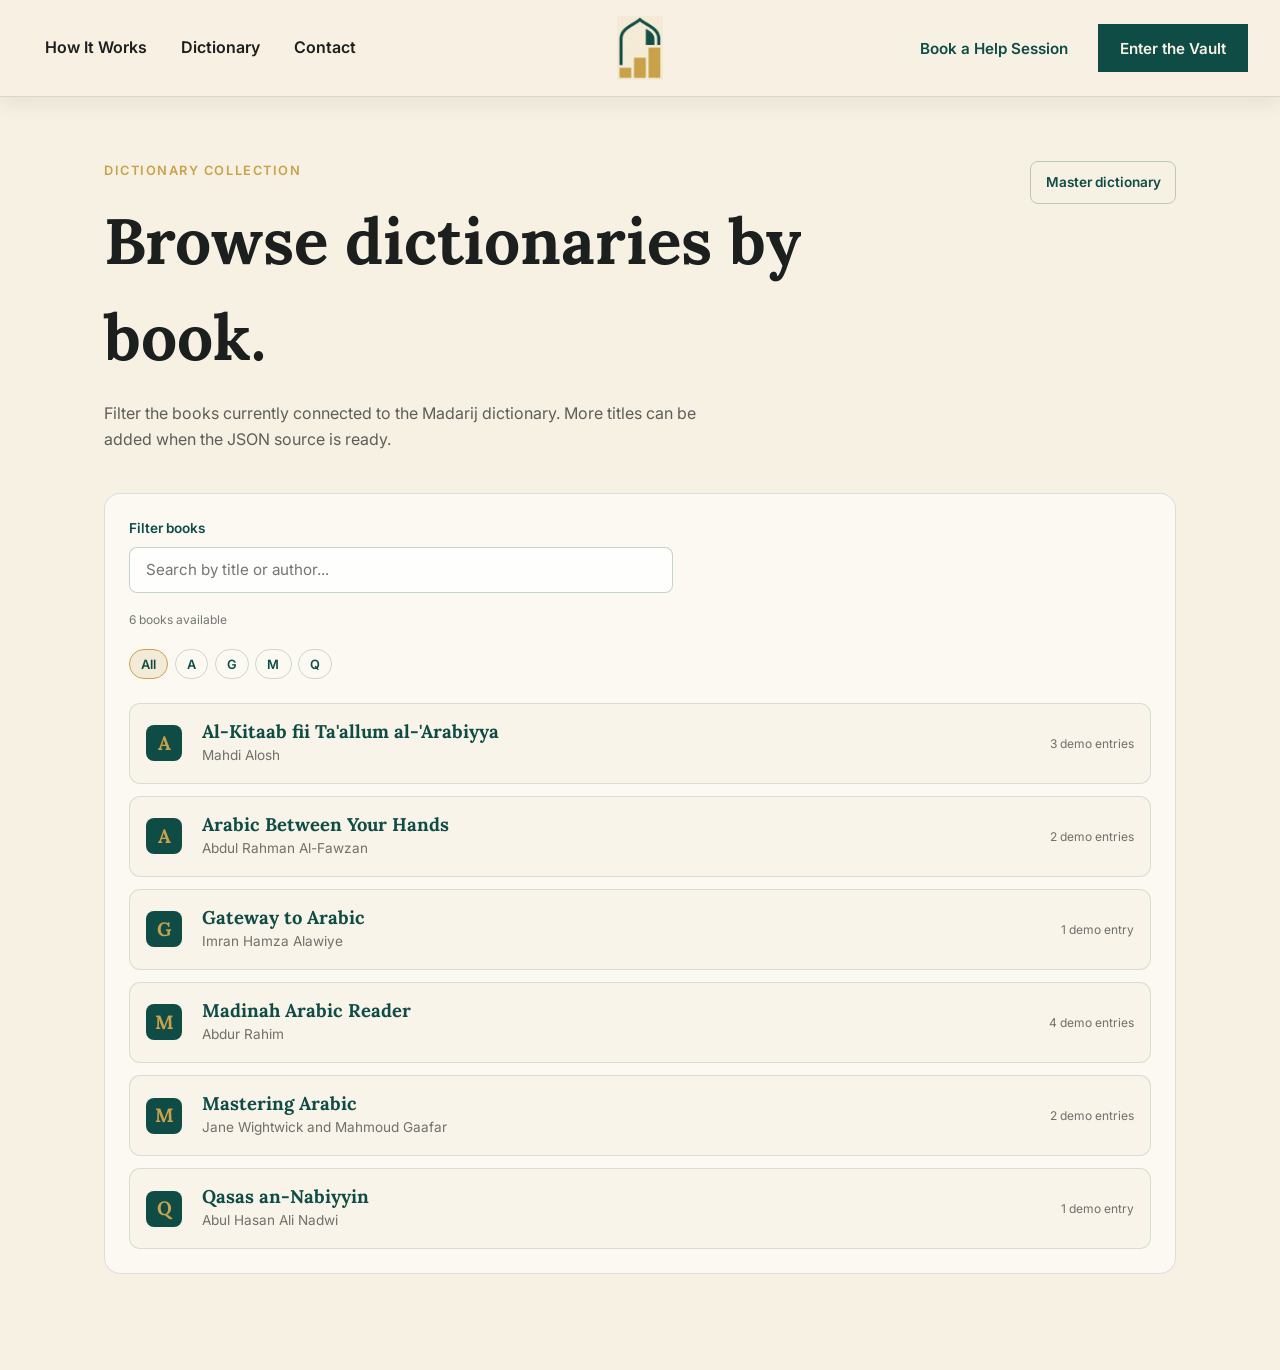
==== books.html @ 917649d6 "Enhance navigation structure and add book directory page with filtering functionality" ====
<!DOCTYPE html>
<html lang="en">
<head>
    <meta charset="UTF-8">
    <meta name="viewport" content="width=device-width, initial-scale=1.0">
    <title>Dictionary by Book | Madarij</title>
    <link rel="stylesheet" href="style.css">
    <link rel="preconnect" href="https://fonts.googleapis.com">
    <link rel="preconnect" href="https://fonts.gstatic.com" crossorigin>
    <link href="https://fonts.googleapis.com/css2?family=Amiri:wght@400;700&family=Inter:wght@400;600&family=Lora:wght@600;700&display=swap" rel="stylesheet">
    <script src="script.js" defer></script>
</head>
<body>
    <nav>
        <div class="navLogo">
            <a href="index.html" aria-label="Return to Madarij home">
                <img src="Elements/Full Icon.jpg" alt="Madarij home" width="100">
            </a>
        </div>
        <div class="navDropdown">
            <div class="navLinks">
                <a href="index.html">How It Works</a>
                <div class="navMenu">
                    <a href="dictionary.html" aria-current="page">Dictionary</a>
                    <div class="navMenuPanel">
                        <a href="dictionary.html">Master dictionary</a>
                        <div class="navSubmenu">
                            <a href="books.html">By book <span aria-hidden="true">›</span></a>
                            <div class="navSubmenuPanel">
                                <div class="navLetterMenu"><a href="#letter-a">A <span>›</span></a><div class="navLetterPanel"><a href="#letter-a">Al-Kitaab fii Ta'allum al-'Arabiyya</a><a href="#letter-a">Arabic Between Your Hands</a></div></div>
                                <div class="navLetterMenu"><a href="#letter-g">G <span>›</span></a><div class="navLetterPanel"><a href="#letter-g">Gateway to Arabic</a></div></div>
                                <div class="navLetterMenu"><a href="#letter-m">M <span>›</span></a><div class="navLetterPanel"><a href="#letter-m">Madinah Arabic Reader</a><a href="#letter-m">Mastering Arabic</a></div></div>
                                <div class="navLetterMenu"><a href="#letter-q">Q <span>›</span></a><div class="navLetterPanel"><a href="#letter-q">Qasas an-Nabiyyin</a></div></div>
                            </div>
                        </div>
                    </div>
                </div>
                <a href="#">Contact</a>
            </div>
            <div class="navButtonContainer">
                <a class="navButtonSecondary" href="#">Book a Help Session</a>
                <a class="navButton" href="vault.html">Enter the Vault</a>
            </div>
        </div>
        <div class="hamburgerContainer">
            <button class="hamburgerButton" type="button" aria-label="Open navigation menu" aria-expanded="false">☰</button>
        </div>
    </nav>

    <main class="dictionaryPage bookDirectoryPage">
        <header class="dictionaryHeader">
            <div>
                <p class="sectionLabel">Dictionary collection</p>
                <h1>Browse dictionaries by book.</h1>
                <p>Filter the books currently connected to the Madarij dictionary. More titles can be added when the JSON source is ready.</p>
            </div>
            <a class="dictionaryBackLink" href="dictionary.html">Master dictionary</a>
        </header>

        <section class="bookDirectory" aria-label="Books with dictionaries">
            <div class="bookDirectoryToolbar">
                <label for="bookSearch">Filter books</label>
                <input id="bookSearch" type="search" placeholder="Search by title or author..." autocomplete="off">
                <p id="bookSearchStatus" class="dictionarySearchStatus" aria-live="polite"></p>
            </div>
            <div id="bookLetterFilters" class="bookLetterFilters" aria-label="Filter books by first letter"></div>
            <div id="bookDirectoryList" class="bookDirectoryList"></div>
        </section>
    </main>
</body>
</html>
---- style.css ----
:root {
    /* Site colors */
    --emerald: #0f4c45;
    --gold: #c9a24b;
    --cream: #f7f1e3;
    --ink: #1b1f1e;

    /* Site fonts */
    --Lora: "Lora", Georgia, serif;
    --Inter: "Inter", system-ui, sans-serif;
    --Amiri: "Amiri", "Noto Naskh Arabic", serif;
}

/* Page-wide defaults */
* {
    box-sizing: border-box;
}

body {
    background-color: var(--cream);
    color: var(--ink);
    font-family: var(--Inter);
    line-height: 1.6;
    margin: 0;
}

/* Shared button sizing, borders, and transitions */
button {
    width: 200px;
    height: 50px;
    border: 2px solid transparent;
    border-radius: 0.75rem;
    cursor: pointer;
    font: 600 0.95rem var(--Inter);
    transition: background-color 200ms ease, border-color 200ms ease,
        color 200ms ease, transform 200ms ease;
}

/* ==================== Navigation ==================== */

/* Desktop navigation layout */
nav {
    display: grid;
    grid-template-columns: 1fr auto 1fr;
    align-items: center;
    padding: 0.75rem 2rem;
    background-color: rgba(247, 241, 227, 0.96);
    border-bottom: 1px solid rgba(15, 76, 69, 0.14);
    box-shadow: 0 0.35rem 1.25rem rgba(27, 31, 30, 0.08);
    font-size: 1rem;
    position: relative;
    z-index: 20;
}

/* The wrapper becomes layout-transparent on desktop. */
.navDropdown {
    display: contents;
}

/* Navigation links */
.navLinks {
    display: flex;
    grid-column: 1;
    grid-row: 1;
    align-items: center;
    justify-self: start;
    gap: 0.5rem;
}

.navLinks a {
    text-decoration: none;
    color: var(--ink);
    padding: 0.5rem 0.75rem;
    font-weight: 600;
    border: 1px solid transparent;
    border-color: transparent;
    transition: background-color 200ms ease, border-color 200ms ease,
        color 200ms ease;
}

/* Navigation link hover state */
.navLinks a:hover {
    background-color: rgba(201, 162, 75, 0.16);
    border-color: rgba(201, 162, 75, 0.7);
    border-radius: 999px;
    color: var(--emerald);
}

.navMenu {
    position: relative;
}

.navMenuPanel,
.navSubmenuPanel {
    position: absolute;
    z-index: 30;
    display: grid;
    min-width: 12rem;
    padding: 0.45rem;
    border: 1px solid rgba(15, 76, 69, 0.15);
    border-radius: 0.6rem;
    background: var(--cream);
    box-shadow: 0 0.75rem 1.5rem rgba(27, 31, 30, 0.14);
    opacity: 0;
    visibility: hidden;
    pointer-events: none;
    transform: translateY(0.35rem);
    transition: opacity 180ms ease, transform 180ms ease, visibility 180ms ease;
}

.navMenuPanel {
    top: calc(100% + 0.35rem);
    left: 0;
}

.navSubmenuPanel {
    top: -0.45rem;
    left: calc(100% + 0.35rem);
}

.navLetterMenu {
    position: relative;
}

.navLetterPanel {
    position: absolute;
    top: -0.45rem;
    left: calc(100% + 0.35rem);
    z-index: 31;
    display: grid;
    min-width: 16rem;
    padding: 0.45rem;
    border: 1px solid rgba(15, 76, 69, 0.15);
    border-radius: 0.6rem;
    background: var(--cream);
    box-shadow: 0 0.75rem 1.5rem rgba(27, 31, 30, 0.14);
    opacity: 0;
    visibility: hidden;
    pointer-events: none;
    transform: translateX(0.35rem);
    transition: opacity 180ms ease, transform 180ms ease, visibility 180ms ease;
}

.navMenuPanel a,
.navSubmenuPanel a {
    display: flex;
    align-items: center;
    justify-content: space-between;
    min-width: 10rem;
    padding: 0.55rem 0.7rem;
    border-radius: 0.35rem;
    color: var(--ink);
    font-size: 0.82rem;
    text-decoration: none;
    white-space: nowrap;
}

.navMenuPanel a:hover,
.navSubmenuPanel a:hover {
    background: rgba(201, 162, 75, 0.16);
    color: var(--emerald);
}

.navMenu:hover > .navMenuPanel,
.navMenu:focus-within > .navMenuPanel,
.navSubmenu:hover > .navSubmenuPanel,
.navSubmenu:focus-within > .navSubmenuPanel,
.navLetterMenu:hover > .navLetterPanel,
.navLetterMenu:focus-within > .navLetterPanel {
    opacity: 1;
    visibility: visible;
    pointer-events: auto;
    transform: translateY(0);
}

/* Navigation logo */
.navLogo {
    padding: 0.25rem 1rem;
    grid-column: 2;
    grid-row: 1;
    justify-self: center;
}

.navLogo img {
    height: 4rem;
    width: auto;
    display: block;
}

/* Navigation action buttons */
.navButtonContainer {
    grid-column: 3;
    grid-row: 1;
    display: flex;
    align-items: center;
    justify-self: end;
    gap: 0.5rem;
}

.navButton {
    display: flex;
    align-items: center;
    justify-content: center;
    width: 150px;
    height: 3rem;
    border-color: var(--emerald);
    background-color: var(--emerald);
    color: var(--cream);
    font: 600 0.95rem var(--Inter);
    text-decoration: none;
}

.navButtonSecondary {
    display: flex;
    align-items: center;
    justify-content: center;
    width: 12rem;
    height: 3rem;
    border-color: var(--emerald);
    background-color: var(--cream);
    color: var(--emerald);
    font: 600 0.95rem var(--Inter);
    text-decoration: none;
}

/* Navigation button hover states */
.navButton:hover {
    background-color: var(--gold);
    border-color: var(--gold);
    color: var(--emerald);
    transform: translateY(-0.1rem);
}

.navButtonSecondary:hover {
    background-color: var(--gold);
    border-color: var(--gold);
    color: var(--emerald);
    transform: translateY(-0.1rem);
}

/* Mobile menu button is hidden on larger screens. */
.hamburgerContainer {
    display: none;
}

/* ==================== Hero ==================== */

/* Hero headings */
h1 {
    max-width: 46rem;
    margin: 0 auto 1rem;
    font-family: var(--Lora);
    font-size: clamp(2.5rem, 5vw, 4.25rem);
    line-height: 1.5;
}

h2 {
    margin: 0 0 2rem;
    font-family: var(--Lora);
    line-height: 1.2;
    font-size: clamp(2rem, 4vw, 3rem);
}

/* Hero section layout */
.hero {
    text-align: center; 
    min-height: 58vh;
    padding: 5rem 1.5rem 4rem;
    display: flex;
    flex-direction: column;
    justify-content: center;
}

/* Hero action buttons layout */
.actionBar {
    display: flex;
    flex-direction: row;
    justify-content: center;
    width: min(100%, 28rem);
    margin: 2rem auto 0;
    margin-inline: auto;
    gap: 1rem;
    flex-wrap: wrap;
}

/* Hero secondary button */
.secondaryButton {
    background-color: var(--cream);
    border-color: var(--emerald);
    color: var(--emerald);
}

/* Hero secondary button hover state */
.secondaryButton:hover {
    background-color: var(--gold);
    color: var(--emerald);
}

/* Hero primary button */
.primaryButton {
    background-color: var(--emerald);
    border-color: var(--emerald);
    color: var(--cream);
}

/* Hero primary button hover state */
.primaryButton:hover {
    background-color: var(--gold);
    color: var(--emerald);
}

/* Highlighted text in the hero heading */
.highlight{
    background-color: var(--emerald);
    color: var(--gold);
    padding: 0.15rem 0.55rem;
    border-radius: 0.5rem;
    white-space: nowrap;
}

/* ==================== How It Works ==================== */

/* How It Works section layout */
.howItWorks{
    display: flex;
    flex-direction: column ;
    gap: 2.5rem;
    padding: 5rem 2rem 6rem;
    margin-top: 0;
    background-color: rgba(255, 255, 255, 0.28);
}

.howItWorksIntro {
    width: min(100%, 42rem);
    margin: 0 auto;
    text-align: center;
}

.howItWorksIntro h2 {
    margin-bottom: 1rem;
}

.howItWorksIntro > p:last-child {
    max-width: 34rem;
    margin: 0 auto;
    color: rgba(27, 31, 30, 0.72);
}

/* Step card row */
.squares{
    display: grid;
    grid-template-columns: repeat(4, minmax(0, 1fr));
    gap: 1.5rem;
    width: min(100%, 75rem);
    margin: 0 auto;
}

/* Individual step card */
.uniqueSquare {
    display: flex;
    flex-direction: column;
    background-color: rgba(255, 255, 255, 0.72);
    border: 1px solid rgba(15, 76, 69, 0.18);
    border-radius: 1rem;
    box-shadow: 0 0.75rem 2rem rgba(27, 31, 30, 0.08);
    width: 100%;
    padding: 1.5rem;
    transition: box-shadow 200ms ease, transform 200ms ease;
}

.uniqueSquare:hover {
    box-shadow: 0 1rem 2.5rem rgba(27, 31, 30, 0.14);
    transform: translateY(-0.25rem);
}

/* Step card heading row */
.squareHeader {
    display: flex;
    flex-direction: row;
    justify-content: flex-start;
    align-items: center;
}

/* Number circle */
.circle{
    display: flex;
    flex-direction: column;
    align-items: center;
    justify-content: center;
    border: 2px solid var(--gold);
    background-color: var(--emerald);
    color: var(--cream);
    border-radius: 50%;
    flex: 0 0 3.25rem;
    width: 3.25rem;
    height: 3.25rem;

}

/* Step card title */
.squareTitle{
    margin: 0 0 0 1rem;
    font-size: 1.15rem;
}

/* Step card description */
.squareContent {
    margin-top: 1rem;
}

.squareContent p {
    margin: 0;
    color: rgba(27, 31, 30, 0.72);
}

/* ==================== Curriculum Pathway ==================== */

.pathway {
    display: flex;
    flex-direction: column;
    gap: 2.5rem;
    padding: 5rem 2rem;
    background-color: var(--emerald);
    color: var(--cream);
}

.pathwayIntro {
    max-width: 42rem;
    margin: 0 auto;
    text-align: center;
}

.pathwayIntro h2 {
    margin-bottom: 1rem;
}

.pathwayIntro p:last-child {
    margin: 0;
    color: rgba(247, 241, 227, 0.82);
}

.sectionLabel {
    margin: 0 0 0.75rem;
    color: var(--gold);
    font-size: 0.8rem;
    font-weight: 600;
    letter-spacing: 0.12em;
    text-transform: uppercase;
}

.levelCards {
    display: grid;
    grid-template-columns: repeat(4, minmax(0, 1fr));
    gap: 1.25rem;
    width: min(100%, 75rem);
    margin: 0 auto;
}

.levelCard {
    padding: 1.5rem;
    background-color: rgba(247, 241, 227, 0.1);
    border: 1px solid rgba(247, 241, 227, 0.28);
    border-radius: 1rem;
}

.levelNumber {
    margin: 0 0 1.25rem;
    color: var(--gold);
    font-weight: 600;
}

.levelCard h3 {
    margin: 0 0 0.75rem;
    font-family: var(--Lora);
    font-size: 1.35rem;
}

.levelCard p:last-child {
    margin: 0;
    color: rgba(247, 241, 227, 0.82);
}

.pathwayOutcome {
    grid-column: 1 / -1;
    width: min(100%, 50rem);
    margin: 0 auto;
    padding: 1.5rem;
    background-color: var(--gold);
    border: 1px solid var(--gold);
    border-radius: 1rem;
    color: var(--emerald);
    text-align: center;
}

.pathwayOutcome .levelNumber {
    color: var(--emerald);
}

.pathwayOutcome h3 {
    margin: 0 0 0.75rem;
    font-family: var(--Lora);
    font-size: 1.35rem;
}

.pathwayOutcome p:last-child {
    max-width: 38rem;
    margin: 0 auto;
}

/* ==================== Curriculum Story ==================== */

.curriculumStory {
    display: grid;
    grid-template-columns: minmax(0, 1fr) minmax(0, 1fr);
    align-items: center;
    gap: 4rem;
    padding: 5rem 2rem;
    background-color: var(--cream);
}

.curriculumStoryContent,
.curriculumStoryDetails {
    width: min(100%, 34rem);
}

.curriculumStoryContent {
    justify-self: end;
}

.curriculumStoryContent h2 {
    margin-bottom: 1rem;
}

.curriculumStoryContent > p:last-child {
    margin: 0;
    color: rgba(27, 31, 30, 0.72);
}

.curriculumStoryDetails {
    display: grid;
    gap: 1.5rem;
    justify-self: start;
}

.curriculumStoryDetails div {
    padding-left: 1.25rem;
    border-left: 3px solid var(--gold);
}

.curriculumStoryDetails h3 {
    margin: 0 0 0.5rem;
    font-family: var(--Lora);
    font-size: 1.25rem;
}

.curriculumStoryDetails p {
    margin: 0;
    color: rgba(27, 31, 30, 0.72);
}

/* ==================== Final Call to Action ==================== */

.finalCta {
    padding: 5rem 2rem;
    background-color: var(--gold);
    color: var(--emerald);
    text-align: center;
}

.finalCta .sectionLabel {
    color: var(--emerald);
}

.finalCta h2 {
    margin-bottom: 1rem;
}

.finalCta > p:not(.sectionLabel) {
    max-width: 38rem;
    margin: 0 auto 2rem;
}

.ctaButton {
    display: inline-flex;
    align-items: center;
    justify-content: center;
    width: min(100%, 12rem);
    border-color: var(--emerald);
    background-color: var(--emerald);
    color: var(--cream);
    font: 600 0.95rem var(--Inter);
    text-decoration: none;
}

.ctaButton:hover {
    border-color: var(--cream);
    background-color: var(--cream);
    color: var(--emerald);
    transform: translateY(-0.1rem);
}

/* ==================== Dictionary Page ==================== */

.dictionaryPage {
    width: min(100%, 78rem);
    min-height: calc(100vh - 6rem);
    margin: 0 auto;
    padding: 4rem 1.5rem 6rem;
}

.dictionaryHeader {
    display: flex;
    align-items: flex-start;
    justify-content: space-between;
    gap: 2rem;
    margin-bottom: 2.5rem;
}

.dictionaryHeader h1 {
    max-width: 46rem;
    margin: 0 0 1rem;
}

.dictionaryHeader p:not(.sectionLabel) {
    max-width: 38rem;
    margin: 0;
    color: rgba(27, 31, 30, 0.7);
}

.dictionaryStatus {
    flex: 0 0 auto;
    padding: 0.55rem 0.85rem;
    border: 1px solid rgba(201, 162, 75, 0.7);
    border-radius: 999px;
    color: var(--emerald);
    font-size: 0.8rem;
    font-weight: 600;
}

.dictionaryWorkspace {
    display: grid;
    grid-template-columns: minmax(12rem, 17rem) minmax(0, 1fr);
    gap: 2rem;
    align-items: start;
}

.dictionaryIndex {
    position: sticky;
    top: 1.5rem;
    padding: 1.25rem;
    border: 1px solid rgba(15, 76, 69, 0.15);
    border-radius: 0.75rem;
    background: rgba(255, 255, 255, 0.5);
}

.dictionaryIndex label {
    display: block;
    margin-bottom: 0.45rem;
    color: var(--emerald);
    font-size: 0.85rem;
    font-weight: 600;
}

.dictionaryIndex input {
    width: 100%;
    padding: 0.75rem;
    border: 1px solid rgba(15, 76, 69, 0.25);
    border-radius: 0.45rem;
    background: rgba(255, 255, 255, 0.8);
    color: var(--ink);
    font: 0.9rem var(--Inter);
}

.dictionaryIndex input:focus {
    border-color: var(--gold);
    outline: 2px solid rgba(201, 162, 75, 0.2);
}

.arabicKeyboard {
    display: grid;
    grid-template-columns: repeat(8, minmax(0, 1fr));
    gap: 0.25rem;
    margin-top: 0.5rem;
    padding: 0.5rem;
    border: 1px solid rgba(15, 76, 69, 0.16);
    border-radius: 0.5rem;
    background: rgba(247, 241, 227, 0.95);
}

.arabicKeyboardKey,
.arabicKeyboardSpace,
.arabicKeyboardBackspace {
    width: auto;
    height: 2rem;
    padding: 0;
    border: 1px solid rgba(15, 76, 69, 0.12);
    border-radius: 0.3rem;
    background: rgba(255, 255, 255, 0.8);
    color: var(--emerald);
    font-family: var(--Amiri);
    font-size: 1.15rem;
}

.arabicKeyboardKey:hover,
.arabicKeyboardSpace:hover,
.arabicKeyboardBackspace:hover {
    border-color: var(--gold);
    background: rgba(201, 162, 75, 0.18);
}

.arabicKeyboardSpace,
.arabicKeyboardBackspace {
    grid-column: span 4;
    font-family: var(--Inter);
    font-size: 0.7rem;
    font-weight: 600;
}

.dictionarySearchStatus {
    min-height: 1.1rem;
    margin: 0.6rem 0 0.75rem;
    color: rgba(27, 31, 30, 0.6);
    font-size: 0.75rem;
}

.dictionaryWordList {
    display: grid;
    gap: 0.35rem;
}

.dictionaryWord {
    display: flex;
    align-items: center;
    justify-content: space-between;
    width: 100%;
    height: auto;
    padding: 0.75rem;
    border: 1px solid transparent;
    border-radius: 0.5rem;
    background: transparent;
    color: var(--ink);
    text-align: right;
}

.dictionaryWord:hover,
.dictionaryWordActive {
    border-color: rgba(201, 162, 75, 0.7);
    background: rgba(201, 162, 75, 0.12);
}

.dictionaryWord span,
.dictionaryArabic,
.dictionaryArabicSmall,
.dictionaryRoot {
    font-family: var(--Amiri);
}

.dictionaryWord span {
    color: var(--emerald);
    font-size: 1.15rem;
}

.dictionaryWord strong {
    color: var(--emerald);
    font-family: var(--Amiri);
    font-size: 1.45rem;
    font-weight: 700;
}

.dictionaryEntry {
    padding: clamp(1.25rem, 3vw, 2.5rem);
    border: 1px solid rgba(15, 76, 69, 0.14);
    border-radius: 1rem;
    background: rgba(255, 255, 255, 0.62);
}

.dictionaryEntryHeading {
    display: grid;
    grid-template-columns: minmax(0, 1fr) auto;
    align-items: center;
    gap: 1.5rem;
    padding-bottom: 1.5rem;
    border-bottom: 1px solid rgba(15, 76, 69, 0.12);
}

.dictionaryEntryHeading h2 {
    margin: 0;
    color: var(--emerald);
    font-family: var(--Amiri);
    font-size: clamp(3rem, 8vw, 5.5rem);
    line-height: 1;
}

.dictionaryPronunciation {
    margin: 0.3rem 0 0;
    color: rgba(27, 31, 30, 0.6);
    font-size: 0.9rem;
}

.dictionaryArabic {
    display: block;
    color: var(--emerald);
    font-size: clamp(2.5rem, 7vw, 5rem);
    line-height: 1.35;
}

.dictionaryHeadword {
    display: grid;
    justify-items: end;
    gap: 0.15rem;
    text-align: right;
}

.dictionaryEnglishHeadword {
    color: var(--emerald);
    font-family: var(--Lora);
    font-size: clamp(1.35rem, 3vw, 2rem);
    font-weight: 700;
    line-height: 1.2;
}

.dictionaryDefinition {
    padding: 1.5rem 0;
}

.dictionaryDefinition p,
.dictionaryCard p {
    margin: 0.5rem 0 0;
    color: rgba(27, 31, 30, 0.76);
}

.dictionaryTranslation {
    margin: 0.35rem 0 1.25rem !important;
    color: var(--emerald) !important;
    font-family: var(--Lora);
    font-size: clamp(1.7rem, 4vw, 2.5rem);
    font-weight: 700;
}

.dictionaryArabicDefinition {
    margin: 0.5rem 0 1.25rem !important;
    color: var(--emerald) !important;
    font-family: var(--Amiri);
    font-size: clamp(1.35rem, 3vw, 1.8rem);
    line-height: 2;
}

.dictionaryDefinitionLabel {
    display: block;
    margin-top: 1rem;
}

.dictionaryQuickDetails {
    display: grid;
    grid-template-columns: repeat(2, minmax(0, 1fr));
    gap: 0.75rem;
    margin: 0;
}

.dictionaryQuickCard {
    display: grid;
    gap: 0.3rem;
    min-height: 5.5rem;
    padding: 0.9rem;
    border: 1px solid rgba(15, 76, 69, 0.12);
    border-radius: 0.65rem;
    background: rgba(247, 241, 227, 0.65);
}

.dictionaryQuickCard .dictionaryRoot,
.dictionaryQuickCard .dictionaryArabicSmall {
    margin-top: 0 !important;
}

.dictionaryQuickCard .dictionaryRoot {
    font-size: 1.5rem;
}

.dictionaryQuickCardClickable {
    cursor: pointer;
}

.dictionaryQuickCardClickable:hover,
.dictionaryQuickCardClickable:focus-visible {
    border-color: var(--gold);
    background: rgba(201, 162, 75, 0.16);
    outline: none;
}

.dictionaryMore {
    margin-top: 1rem;
    border-top: 1px solid rgba(15, 76, 69, 0.14);
}

.dictionaryMore summary {
    width: fit-content;
    padding: 1rem 0;
    cursor: pointer;
    color: var(--emerald);
    font-weight: 600;
    list-style-position: inside;
}

.dictionaryMore summary:hover {
    color: #98752d;
}

.dictionaryMoreContent {
    display: grid;
    gap: 1rem;
}

.dictionaryMore .dictionarySynonyms {
    margin-top: 1rem;
}

.dictionaryMeanings {
    display: grid;
    gap: 0.6rem;
    margin-top: 0.75rem;
}

.dictionaryMeaning {
    display: grid;
    gap: 0.15rem;
    padding: 0.8rem 1rem;
    border-left: 0.25rem solid var(--gold);
    border-radius: 0.45rem;
    background: rgba(247, 241, 227, 0.7);
}

.dictionaryMeaning strong {
    color: var(--emerald);
    font-family: var(--Lora);
    font-size: 1.05rem;
}

.dictionaryMeaning span {
    color: rgba(27, 31, 30, 0.68);
    font-size: 0.95rem;
}

.dictionaryLabel {
    color: var(--emerald);
    font-size: 0.75rem;
    font-weight: 600;
    letter-spacing: 0.08em;
    text-transform: uppercase;
}

.dictionaryDetailGrid {
    display: grid;
    grid-template-columns: repeat(2, minmax(0, 1fr));
    gap: 1rem;
}

.dictionaryCard {
    min-height: 8rem;
    padding: 1.35rem;
    border: 1px solid rgba(15, 76, 69, 0.12);
    border-radius: 0.7rem;
    background: rgba(247, 241, 227, 0.65);
}

.dictionaryCardWide {
    grid-column: span 2;
}

.dictionaryRoot,
.dictionaryArabicSmall {
    margin-top: 0.3rem !important;
    color: var(--emerald) !important;
    font-size: 1.7rem;
    line-height: 1.9;
}

.dictionaryCard ul {
    display: grid;
    gap: 0.45rem;
    margin: 0.65rem 0 0;
    padding-left: 1.1rem;
}

.dictionaryCard li {
    display: grid;
    gap: 0.35rem;
    padding: 0.8rem 0;
    color: rgba(27, 31, 30, 0.76);
}

.dictionaryExampleArabic {
    color: var(--emerald);
    font-family: var(--Amiri);
    font-size: 1.2rem;
    line-height: 2;
}

.dictionaryExampleType {
    color: #98752d;
    font-family: var(--Amiri);
    font-size: 0.95rem;
    font-weight: 700;
}

.dictionaryExampleEnglish {
    color: rgba(27, 31, 30, 0.68);
    font-size: 0.9rem;
    line-height: 1.5;
}

.dictionaryExamplesCard {
    display: grid;
    gap: 0.75rem;
}

.dictionaryMainExample {
    display: grid;
    gap: 0.35rem;
    padding: 1rem 1.15rem;
    border: 1px solid rgba(201, 162, 75, 0.5);
    border-radius: 0.6rem;
    background: rgba(255, 255, 255, 0.5);
}

.dictionaryExampleMore {
    border-top: 1px solid rgba(15, 76, 69, 0.12);
}

.dictionaryExampleMore summary {
    width: fit-content;
    padding: 0.85rem 0 0.3rem;
    cursor: pointer;
    color: var(--emerald);
    font-size: 0.85rem;
    font-weight: 600;
}

.dictionaryExampleMore summary:hover {
    color: #98752d;
}

.dictionaryExampleMore ul {
    margin-bottom: 0;
}

.dictionaryFormsGrid,
.dictionaryBaabIdentification,
.dictionaryDerivedForms {
    display: grid;
    grid-template-columns: repeat(3, minmax(0, 1fr));
    gap: 0.75rem;
    margin-top: 0.75rem;
}

.dictionaryFormsGrid div,
.dictionaryBaabIdentification div,
.dictionaryDerivedForms div {
    display: grid;
    gap: 0.2rem;
    padding: 0.75rem;
    border-radius: 0.5rem;
    background: rgba(255, 255, 255, 0.55);
}

.dictionaryFormsGrid small,
.dictionaryBaabIdentification small,
.dictionaryDerivedForms small {
    color: rgba(27, 31, 30, 0.6);
    font-size: 0.75rem;
}

.dictionaryFormsGrid strong,
.dictionaryBaabIdentification strong,
.dictionaryDerivedForms strong {
    color: var(--emerald);
    font-family: var(--Amiri);
    font-size: 1.35rem;
}

.dictionaryBaabSummary {
    display: flex;
    align-items: center;
    justify-content: space-between;
    gap: 1rem;
    margin-top: 0.75rem;
}

.dictionaryBaabName {
    color: var(--emerald);
    font-family: var(--Amiri);
    font-size: 1.55rem;
    font-weight: 700;
}

.dictionaryBaabSummary p {
    margin-top: 0.2rem !important;
}

.dictionaryBaabToggle {
    flex: 0 0 auto;
    width: auto;
    height: auto;
    padding: 0.65rem 0.9rem;
    border-color: var(--emerald);
    background: var(--emerald);
    color: var(--cream);
    font-size: 0.8rem;
}

.dictionaryBaabToggle:hover {
    border-color: var(--gold);
    background: var(--gold);
    color: var(--emerald);
}

.dictionaryBaabTable {
    margin-top: 1.25rem;
    padding-top: 1.25rem;
    border-top: 1px solid rgba(15, 76, 69, 0.12);
}

.dictionaryTableScroll {
    margin-top: 1rem;
    overflow-x: auto;
}

.dictionaryTableScroll table {
    width: 100%;
    min-width: 34rem;
    border-collapse: collapse;
}

.dictionaryTableScroll th,
.dictionaryTableScroll td {
    padding: 0.6rem 0.75rem;
    border-bottom: 1px solid rgba(15, 76, 69, 0.1);
    text-align: left;
}

.dictionaryTableScroll th {
    color: var(--emerald);
    font-size: 0.8rem;
}

.dictionaryTableScroll td {
    color: var(--emerald);
    font-family: var(--Amiri);
    font-size: 1.2rem;
}

.dictionaryDerivedForms {
    margin-top: 1rem;
}

.dictionaryTrend {
    height: 0.45rem;
    margin-top: 1rem;
    overflow: hidden;
    border-radius: 999px;
    background: rgba(15, 76, 69, 0.12);
}

.dictionaryTrend span {
    display: block;
    width: 78%;
    height: 100%;
    border-radius: inherit;
    background: var(--gold);
}

.dictionarySynonyms {
    display: grid;
    grid-template-columns: repeat(2, minmax(0, 1fr));
    gap: 1rem;
    margin-top: 1rem;
    padding-top: 1.5rem;
    border-top: 1px solid rgba(15, 76, 69, 0.12);
}

.dictionaryPills {
    display: grid;
    gap: 0.45rem;
    margin-top: 0.75rem;
}

.dictionarySynonymPrimary,
.dictionarySynonymGroupList {
    display: grid;
    grid-template-columns: repeat(2, minmax(0, 1fr));
    gap: 0.45rem;
}

.dictionarySynonymGroup {
    margin-top: 0.55rem;
    border-top: 1px solid rgba(15, 76, 69, 0.12);
}

.dictionarySynonymGroup summary {
    padding: 0.55rem 0.15rem;
    cursor: pointer;
    color: var(--emerald);
    font-size: 0.76rem;
    font-weight: 600;
    list-style-position: inside;
}

.dictionarySynonymGroup summary:hover {
    color: #98752d;
}

.dictionarySynonymGroupList {
    padding-top: 0.2rem;
}

.dictionarySynonym {
    display: grid;
    grid-template-columns: minmax(0, 1fr) auto;
    gap: 0.1rem 0.4rem;
    align-items: center;
    min-width: 0;
    padding: 0.45rem 0.55rem;
    border: 1px solid rgba(15, 76, 69, 0.18);
    border-radius: 0.55rem;
}

.dictionarySynonymWord {
    min-width: 0;
    overflow: hidden;
    text-overflow: ellipsis;
    white-space: nowrap;
    color: var(--emerald);
    font-family: var(--Amiri);
    font-size: 1.2rem;
    line-height: 1.65;
}

.dictionaryPillsEnglish .dictionarySynonymWord {
    font-family: var(--Inter);
    font-size: 0.9rem;
    font-weight: 600;
}

.bookDirectoryPage {
    width: min(100%, 70rem);
}

.dictionaryBackLink {
    flex: 0 0 auto;
    padding: 0.6rem 0.9rem;
    border: 1px solid rgba(15, 76, 69, 0.25);
    border-radius: 0.5rem;
    color: var(--emerald);
    font-size: 0.85rem;
    font-weight: 600;
    text-decoration: none;
}

.dictionaryBackLink:hover {
    border-color: var(--gold);
    background: rgba(201, 162, 75, 0.12);
}

.bookDirectory {
    padding: 1.5rem;
    border: 1px solid rgba(15, 76, 69, 0.14);
    border-radius: 1rem;
    background: rgba(255, 255, 255, 0.55);
}

.bookDirectoryToolbar {
    display: grid;
    gap: 0.45rem;
}

.bookDirectoryToolbar label {
    color: var(--emerald);
    font-size: 0.85rem;
    font-weight: 600;
}

.bookDirectoryToolbar input {
    width: 100%;
    max-width: 34rem;
    padding: 0.8rem 1rem;
    border: 1px solid rgba(15, 76, 69, 0.24);
    border-radius: 0.5rem;
    background: rgba(255, 255, 255, 0.8);
    color: var(--ink);
    font: 0.95rem var(--Inter);
}

.bookLetterFilters {
    display: flex;
    flex-wrap: wrap;
    gap: 0.4rem;
    margin: 0.5rem 0 1.5rem;
}

.bookLetterFilters button {
    width: auto;
    height: auto;
    padding: 0.4rem 0.7rem;
    border: 1px solid rgba(15, 76, 69, 0.2);
    border-radius: 999px;
    background: transparent;
    color: var(--emerald);
    font-size: 0.8rem;
}

.bookLetterFilters button:hover,
.bookLetterFilters .bookLetterActive {
    border-color: var(--gold);
    background: rgba(201, 162, 75, 0.16);
}

.bookDirectoryList {
    display: grid;
    gap: 0.75rem;
}

.bookDirectoryCard {
    display: grid;
    grid-template-columns: 2.5rem minmax(0, 1fr) auto;
    align-items: center;
    gap: 1rem;
    padding: 1rem;
    border: 1px solid rgba(15, 76, 69, 0.13);
    border-radius: 0.7rem;
    background: rgba(247, 241, 227, 0.65);
}

.bookDirectoryLetter {
    display: grid;
    place-items: center;
    width: 2.25rem;
    height: 2.25rem;
    border-radius: 0.5rem;
    background: var(--emerald);
    color: var(--gold);
    font-family: var(--Lora);
    font-size: 1.2rem;
    font-weight: 700;
}

.bookDirectoryCard h2 {
    margin: 0;
    color: var(--emerald);
    font-size: 1.15rem;
}

.bookDirectoryCard p {
    margin: 0.2rem 0 0;
    color: rgba(27, 31, 30, 0.62);
    font-size: 0.85rem;
}

.bookDictionaryCount {
    color: rgba(27, 31, 30, 0.62);
    font-size: 0.75rem;
    white-space: nowrap;
}

.bookDirectoryEmpty {
    margin: 0;
    color: rgba(27, 31, 30, 0.65);
}


.dictionarySynonymMeta {
    color: rgba(27, 31, 30, 0.58);
    font-size: 0.65rem;
    font-weight: 600;
    white-space: nowrap;
}

.dictionaryScoreBar {
    grid-column: 1 / -1;
    display: block;
    height: 0.25rem;
    overflow: hidden;
    border-radius: 999px;
    background: rgba(15, 76, 69, 0.1);
}

.dictionaryScoreBar span {
    display: block;
    height: 100%;
    border-radius: inherit;
    background: var(--gold);
}

/* ==================== Vault Page ==================== */

.vaultPage {
    min-height: calc(100vh - 6rem);
    padding: 4rem 1.5rem 6rem;
    background-color: var(--cream);
    overflow-x: hidden;
}

.vaultScene {
    position: fixed;
    inset: 0;
    z-index: 50;
    display: grid;
    place-items: center;
    overflow: hidden;
    background-color: var(--emerald);
    transition: opacity 600ms ease, visibility 600ms ease;
}

.vaultContent {
    position: relative;
    z-index: 1;
    width: min(100%, 36rem);
    padding: 2rem;
    opacity: 0;
    text-align: center;
    transform: translateY(1rem);
}

.vaultContent h1 {
    color: var(--cream);
    font-size: clamp(2.25rem, 5vw, 4rem);
}

.vaultWelcome {
    display: inline-flex;
    align-items: center;
    justify-content: center;
    min-width: 12rem;
    min-height: 3rem;
    padding: 0.75rem 1.25rem;
    border: 2px solid var(--gold);
    border-radius: 0.75rem;
    color: var(--gold);
    font-weight: 600;
    text-decoration: none;
}

.vaultDoor {
    position: absolute;
    top: 0;
    bottom: 0;
    z-index: 2;
    width: 50%;
    background-color: var(--gold);
    transition: transform 1.2s cubic-bezier(0.76, 0, 0.24, 1);
}

.vaultDoor::after {
    content: "";
    position: absolute;
    top: 50%;
    width: 1rem;
    height: 4rem;
    border: 2px solid var(--emerald);
    border-radius: 0.5rem;
    background-color: var(--cream);
    transform: translateY(-50%);
}

.vaultDoorLeft {
    left: 0;
    border-right: 0.4rem solid var(--emerald);
}

.vaultDoorLeft::after {
    right: 1.5rem;
}

.vaultDoorRight {
    right: 0;
    border-left: 0.4rem solid var(--emerald);
}

.vaultDoorRight::after {
    left: 1.5rem;
}

.vaultScene.vaultIsOpen .vaultDoorLeft {
    transform: translateX(-100%);
}

.vaultScene.vaultIsOpen .vaultDoorRight {
    transform: translateX(100%);
}

.vaultScene.vaultIsOpen .vaultContent {
    opacity: 1;
    transform: translateY(0);
    transition: opacity 700ms ease 900ms, transform 700ms ease 900ms;
}

.vaultScene.vaultAnimationDone {
    opacity: 0;
    visibility: hidden;
    pointer-events: none;
}

.vaultDashboard {
    width: min(100%, 64rem);
    margin: 0 auto;
}

.vaultHeader {
    display: flex;
    align-items: flex-start;
    justify-content: space-between;
    gap: 2rem;
    margin-bottom: 2rem;
}

.vaultIntro {
    max-width: 42rem;
}

.vaultIntro h1 {
    margin-bottom: 1rem;
}

.vaultIntro > p:last-child {
    max-width: 36rem;
    margin: 0;
    color: rgba(27, 31, 30, 0.72);
}

.vaultHomeLink {
    flex: 0 0 auto;
    padding: 0.6rem 0.9rem;
    border: 1px solid rgba(15, 76, 69, 0.25);
    border-radius: 0.5rem;
    color: var(--emerald);
    font-size: 0.85rem;
    font-weight: 600;
    text-decoration: none;
}

.vaultHomeLink:hover {
    border-color: var(--gold);
    background-color: rgba(201, 162, 75, 0.12);
}

.vaultOverview {
    display: grid;
    grid-template-columns: repeat(3, 1fr);
    gap: 1rem;
    margin-bottom: 3rem;
}

.vaultOverview div {
    display: grid;
    gap: 0.2rem;
    padding: 1rem 1.25rem;
    border: 1px solid rgba(15, 76, 69, 0.14);
    border-radius: 0.75rem;
    background-color: rgba(255, 255, 255, 0.52);
}

.vaultOverview strong {
    color: var(--emerald);
    font-family: var(--Lora);
    font-size: 1.35rem;
}

.vaultOverview span {
    color: rgba(27, 31, 30, 0.62);
    font-size: 0.8rem;
}

.vaultBrowseHeading {
    display: flex;
    align-items: end;
    justify-content: space-between;
    gap: 2rem;
    margin-bottom: 1rem;
}

.vaultBrowseHeading h2 {
    margin: 0;
    font-size: clamp(1.5rem, 3vw, 2rem);
}

.vaultBrowseHeading .sectionLabel {
    margin-bottom: 0.35rem;
}

.vaultBrowseHeading > p {
    margin: 0 0 0.2rem;
    color: rgba(27, 31, 30, 0.6);
    font-size: 0.85rem;
    text-align: right;
}

.vaultSearch {
    display: grid;
    gap: 0.45rem;
    margin-bottom: 1.25rem;
}

.vaultSearch label {
    color: rgba(27, 31, 30, 0.72);
    font-size: 0.85rem;
    font-weight: 600;
}

.vaultSearch input {
    width: 100%;
    max-width: 32rem;
    padding: 0.8rem 1rem;
    border: 1px solid rgba(15, 76, 69, 0.24);
    border-radius: 0.5rem;
    background-color: rgba(255, 255, 255, 0.78);
    color: var(--ink);
    font: 0.95rem var(--Inter);
}

.vaultSearch input:focus {
    border-color: var(--gold);
    outline: 2px solid rgba(201, 162, 75, 0.2);
}

.vaultSearchStatus {
    min-height: 1.1rem;
    margin: 0;
    color: rgba(27, 31, 30, 0.62);
    font-size: 0.8rem;
}

.vaultSearchResults {
    margin-bottom: 1.25rem;
    padding: 1rem;
    border: 1px solid rgba(15, 76, 69, 0.16);
    border-radius: 0.75rem;
    background-color: rgba(255, 255, 255, 0.52);
}

.vaultSearchResults h2 {
    margin: 0 0 0.75rem;
    font-size: 1.1rem;
}

.materialSearchResult {
    display: flex;
    align-items: center;
    justify-content: space-between;
    gap: 1rem;
    padding: 0.75rem 0;
    border-top: 1px solid rgba(15, 76, 69, 0.12);
}

.materialSearchResult strong,
.materialSearchResult small,
.materialSearchResult p {
    display: block;
}

.materialSearchResult small,
.materialSearchResult p {
    margin: 0.2rem 0 0;
    color: rgba(27, 31, 30, 0.62);
    font-size: 0.78rem;
}

.materialSearchResult p {
    font-style: italic;
}

.vaultSearchEmpty,
.vaultDataError {
    margin: 0;
    color: rgba(27, 31, 30, 0.68);
}

.vaultDataError {
    padding: 1rem;
    border: 1px solid rgba(150, 25, 25, 0.3);
    border-radius: 0.5rem;
    color: #8b2020;
}

.vaultLevels {
    display: block;
    margin-bottom: 2rem;
}

.vaultLevelTabs {
    display: grid;
    grid-template-columns: repeat(4, minmax(0, 1fr));
    gap: 0.75rem;
    margin-bottom: 1rem;
}

.vaultLevelTab {
    min-height: 6rem;
    padding: 1rem;
    border: 1px solid rgba(15, 76, 69, 0.2);
    border-radius: 0.75rem;
    background-color: rgba(255, 255, 255, 0.72);
    color: var(--ink);
    text-align: left;
    transition: border-color 200ms ease, background-color 200ms ease,
        box-shadow 200ms ease, transform 200ms ease;
}

.vaultLevelTab strong,
.vaultLevelTab small {
    display: block;
}

.vaultLevelTab strong {
    font-family: var(--Lora);
    font-size: 1.1rem;
}

.vaultLevelTab small {
    margin-top: 0.35rem;
    color: rgba(27, 31, 30, 0.62);
    font: 0.8rem var(--Inter);
}

.vaultLevelTab:hover,
.vaultLevelTabActive {
    border-color: var(--gold);
    background-color: rgba(201, 162, 75, 0.12);
    box-shadow: 0 0.5rem 1rem rgba(27, 31, 30, 0.08);
    transform: translateY(-0.1rem);
}

.vaultLevelTab:focus-visible,
.vaultUnitToggle:focus-visible,
.vaultTrackToggle:focus-visible {
    outline: 2px solid var(--gold);
    outline-offset: 2px;
}

.vaultLevelPanels {
    min-height: 12rem;
}

.vaultLevelPanel {
    display: none;
    padding: 1.25rem;
    border: 1px solid rgba(15, 76, 69, 0.16);
    border-radius: 1rem;
    background-color: rgba(255, 255, 255, 0.52);
}

.vaultLevelPanelActive {
    display: block;
}

.vaultUnit {
    overflow: visible;
    border: 1px solid rgba(15, 76, 69, 0.16);
    border-radius: 0.75rem;
    background-color: rgba(255, 255, 255, 0.66);
}

.vaultUnit + .vaultUnit {
    margin-top: 0.75rem;
}

.vaultUnitToggle {
    width: 100%;
    min-height: 3.5rem;
    display: flex;
    align-items: center;
    justify-content: space-between;
    gap: 1rem;
    padding: 0.9rem 1rem;
    border: 0;
    border-radius: 0.75rem;
    background-color: transparent;
    color: var(--ink);
    font: 600 1rem var(--Inter);
    text-align: left;
}

.vaultUnitToggle:hover {
    background-color: rgba(201, 162, 75, 0.1);
}

.vaultUnitIsOpen .vaultToggleIcon {
    transform: rotate(45deg);
}

.vaultUnitLessons {
    max-height: 0;
    margin-left: 1rem;
    border-left: 1px solid rgba(15, 76, 69, 0.16);
    visibility: hidden;
    overflow: hidden;
    transition: max-height 300ms ease, visibility 300ms ease;
}

.vaultUnitIsOpen .vaultUnitLessons {
    visibility: visible;
    overflow: visible;
}

.vaultTrack {
    margin: 0 1rem 0.75rem;
    border: 1px solid rgba(15, 76, 69, 0.14);
    border-radius: 0.65rem;
    background-color: rgba(247, 241, 227, 0.5);
}

.vaultTrackToggle {
    width: 100%;
    min-height: 3.25rem;
    display: flex;
    align-items: center;
    justify-content: space-between;
    gap: 1rem;
    padding: 0.8rem 1rem;
    border: 0;
    border-radius: 0.65rem;
    background-color: transparent;
    color: var(--ink);
    font: 600 0.95rem var(--Inter);
    text-align: left;
}

.vaultTrackToggle:hover {
    background-color: rgba(201, 162, 75, 0.1);
}

.vaultTrackToggle strong,
.vaultTrackToggle small {
    display: block;
}

.vaultTrackToggle small {
    margin-top: 0.2rem;
    color: rgba(27, 31, 30, 0.58);
    font-size: 0.75rem;
    font-weight: 400;
}

.vaultTrackIsOpen .vaultToggleIcon {
    transform: rotate(45deg);
}

.vaultTrackLessons {
    max-height: 0;
    margin-left: 0.75rem;
    border-left: 1px solid rgba(201, 162, 75, 0.35);
    visibility: hidden;
    overflow: hidden;
    transition: max-height 300ms ease, visibility 300ms ease;
}

.vaultTrackIsOpen .vaultTrackLessons {
    visibility: visible;
    overflow: visible;
}

.vaultSublevel {
    margin: 0 1rem 1rem;
    padding-left: 1rem;
    border-left: 1px solid rgba(201, 162, 75, 0.55);
}

.vaultSublevel h3 {
    margin: 0;
    color: var(--emerald);
    font-size: 0.95rem;
}

.vaultSublevelDescription {
    margin: 0.2rem 0 0.5rem;
    color: rgba(27, 31, 30, 0.62);
    font-size: 0.8rem;
}

.vaultLevel {
    overflow: visible;
    border: 1px solid rgba(15, 76, 69, 0.2);
    border-radius: 1rem;
    background-color: rgba(255, 255, 255, 0.72);
    box-shadow: 0 0.5rem 1.5rem rgba(27, 31, 30, 0.06);
}

.vaultLevelToggle {
    min-height: 5.5rem;
}

.vaultLevelIsOpen {
    box-shadow: 0 0.75rem 1.75rem rgba(27, 31, 30, 0.1);
}

.vaultLevelToggle,
.vaultLessonToggle {
    width: 100%;
    height: auto;
    display: flex;
    align-items: center;
    justify-content: space-between;
    gap: 1rem;
    border: 0;
    border-radius: 0;
    background-color: transparent;
    color: var(--ink);
    text-align: left;
}

.vaultLevelToggle {
    padding: 1.25rem 1.5rem;
}

.vaultLevelToggle:focus-visible,
.vaultLessonToggle:focus-visible,
.supportToggle:focus-visible,
.vaultHomeLink:focus-visible {
    outline: 2px solid var(--gold);
    outline-offset: 2px;
}

.vaultLevelToggle:hover,
.vaultLessonToggle:hover {
    background-color: rgba(201, 162, 75, 0.12);
}

.vaultLevelToggle strong,
.vaultLevelToggle small {
    display: block;
}

.vaultLevelToggle strong {
    font-family: var(--Lora);
    font-size: 1.25rem;
}

.vaultLevelToggle small {
    margin-top: 0.25rem;
    color: rgba(27, 31, 30, 0.68);
    font: 0.9rem var(--Inter);
}

.vaultToggleIcon {
    color: var(--gold);
    font-size: 1.5rem;
    line-height: 1;
}

.vaultLessons {
    max-height: 0;
    margin-left: 1.5rem;
    border-left: 1px solid rgba(15, 76, 69, 0.18);
    background-color: rgba(15, 76, 69, 0.03);
    visibility: hidden;
    overflow: hidden;
    transition: max-height 300ms ease, visibility 300ms ease;
}

.vaultLevelIsOpen .vaultLessons {
    max-height: 50rem;
    visibility: visible;
    overflow: visible;
}

.vaultLevelIsOpen .vaultToggleIcon {
    transform: rotate(45deg);
}

.vaultLessonsLabel {
    margin: 0;
    padding: 0.9rem 1.5rem 0.25rem 1.5rem;
    color: rgba(27, 31, 30, 0.62);
    font-size: 0.8rem;
    font-weight: 600;
    letter-spacing: 0.08em;
    text-transform: uppercase;
}

.vaultLesson {
    margin-left: 1rem;
    border-top: 1px solid rgba(15, 76, 69, 0.12);
}

.vaultLessonRow {
    display: flex;
    align-items: center;
    gap: 0.75rem;
    padding: 0.25rem 1.5rem 0.25rem 0;
}

.vaultLessonToggle {
    flex: 1;
    padding: 0.9rem 1.5rem;
    font-size: 0.95rem;
}

.vaultLessonName {
    display: inline-flex;
    align-items: center;
    gap: 0.5rem;
}

.vaultLessonText {
    display: grid;
    gap: 0.2rem;
    text-align: left;
}

.vaultLessonDescription {
    color: rgba(27, 31, 30, 0.62);
    font-size: 0.8rem;
    font-weight: 400;
}

.vaultLessonChevron {
    display: inline-block;
    color: var(--gold);
    font-size: 1.35rem;
    line-height: 1;
    transform: rotate(0deg);
    transition: transform 200ms ease;
}

.vaultLessonIsOpen .vaultLessonChevron {
    transform: rotate(90deg);
}

.vaultLessonTime {
    color: rgba(27, 31, 30, 0.62);
    font-size: 0.85rem;
    white-space: nowrap;
}

.lessonSupport {
    position: relative;
    flex: 0 0 auto;
    margin: 0;
}

.supportToggle {
    width: auto;
    height: auto;
    padding: 0.25rem 0.4rem;
    border: 1px solid rgba(27, 31, 30, 0.24);
    border-radius: 0.35rem;
    background-color: transparent;
    color: rgba(27, 31, 30, 0.62);
    font-size: 0.75rem;
    font-weight: 400;
}

.supportToggle:hover {
    border-color: rgba(27, 31, 30, 0.45);
    background-color: rgba(27, 31, 30, 0.05);
    color: var(--ink);
}

.supportMenu {
    position: absolute;
    right: 0;
    z-index: 5;
    display: grid;
    gap: 0.4rem;
    max-height: 0;
    max-width: 20rem;
    width: 20rem;
    padding: 0 0.75rem;
    border: 1px solid rgba(15, 76, 69, 0.16);
    border-radius: 0.5rem;
    background-color: var(--cream);
    box-shadow: 0 0.75rem 1.5rem rgba(27, 31, 30, 0.12);
    overflow: hidden;
    opacity: 0;
    visibility: hidden;
    transition: max-height 250ms ease, margin-top 250ms ease,
        opacity 250ms ease, visibility 250ms ease;
}

.lessonSupportIsOpen .supportMenu {
    max-height: 20rem;
    margin-top: 0.4rem;
    padding-top: 0.75rem;
    padding-bottom: 0.75rem;
    opacity: 1;
    visibility: visible;
}

.supportMenu p {
    margin: 0;
    color: rgba(27, 31, 30, 0.62);
    font-size: 0.75rem;
    font-weight: 600;
}

.supportMenu button {
    width: 100%;
    height: auto;
    padding: 0.5rem 0.75rem;
    border: 1px solid rgba(15, 76, 69, 0.2);
    border-radius: 0.4rem;
    background-color: rgba(255, 255, 255, 0.6);
    color: var(--ink);
    font-size: 0.8rem;
    text-align: left;
}

.supportMenu button:hover {
    border-color: var(--gold);
    background-color: rgba(201, 162, 75, 0.12);
}

.vaultMaterials {
    max-height: 0;
    margin: 0 1.5rem 0 1rem;
    padding: 0 1.5rem;
    border-left: 1px solid rgba(15, 76, 69, 0.14);
    color: rgba(27, 31, 30, 0.72);
    visibility: hidden;
    overflow: hidden;
    transition: max-height 250ms ease, padding 250ms ease, visibility 250ms ease;
}

.vaultLessonIsOpen .vaultMaterials {
    max-height: 20rem;
    visibility: visible;
    padding-bottom: 1rem;
}

.vaultMaterials p {
    margin: 0 0 0.5rem;
    color: rgba(27, 31, 30, 0.62);
    font-size: 0.8rem;
    font-weight: 600;
    text-transform: uppercase;
}

.vaultMaterials ul {
    margin: 0;
    padding-left: 1.25rem;
}

.materialItem {
    display: flex;
    align-items: center;
    justify-content: space-between;
    gap: 1rem;
}

.materialItem + .materialItem {
    margin-top: 0.25rem;
}

.materialActions {
    display: inline-flex;
    flex: 0 0 auto;
    gap: 0.35rem;
}

.materialActions button {
    width: auto;
    height: auto;
    padding: 0.25rem 0.45rem;
    border: 1px solid rgba(15, 76, 69, 0.24);
    border-radius: 0.35rem;
    background-color: transparent;
    color: var(--emerald);
    font-size: 0.7rem;
    font-weight: 600;
}

.materialActions button {
    min-width: 3.5rem;
    text-align: center;
}

.materialActions button:hover {
    border-color: var(--gold);
    background-color: rgba(201, 162, 75, 0.12);
}


@media (max-width: 48rem) {
    .vaultPage {
        padding-right: 1rem;
        padding-left: 1rem;
    }

    .vaultDashboard {
        width: 100%;
    }

    .vaultLevelTabs {
        grid-template-columns: repeat(2, minmax(0, 1fr));
    }

    .vaultLevelPanel {
        padding: 0.75rem;
    }

    .vaultHeader,
    .vaultBrowseHeading {
        align-items: flex-start;
        flex-direction: column;
        gap: 1rem;
    }

    .vaultHomeLink {
        order: -1;
    }

    .vaultBrowseHeading > p {
        text-align: left;
    }

    .vaultLessons {
        margin-left: 1rem;
    }

    .vaultTrack {
        margin-inline: 0.5rem;
    }

    .vaultTrackLessons {
        margin-left: 0.5rem;
    }

    .vaultLessonsLabel,
    .vaultLessonToggle {
        padding-left: 1rem;
    }

    .materialActions {
        flex-wrap: wrap;
    }

    .vaultLesson {
        margin-left: 0.75rem;
    }

    .vaultLessonRow {
        align-items: flex-start;
        padding-right: 1rem;
    }

    .vaultLessonToggle {
        padding-left: 1rem;
    }

    .supportMenu {
        right: -0.5rem;
    }

    .liveSessionButton {
        margin-left: 1.25rem;
    }

    .vaultMaterials {
        margin-left: 0.75rem;
        padding-left: 1rem;
    }

    .materialItem {
        align-items: flex-start;
        flex-direction: column;
        gap: 0.4rem;
    }

    .lessonSupport {
        margin-left: 1.25rem;
    }
}

@media (prefers-reduced-motion: reduce) {
    .vaultDoor,
    .vaultLessons,
    .vaultMaterials,
    .supportMenu {
        transition: none;
    }

    .vaultScene.vaultIsOpen .vaultContent,
    .vaultScene {
        transition: none;
    }
}

/* ==================== Footer ==================== */

.siteFooter {
    display: flex;
    justify-content: space-between;
    align-items: center;
    gap: 2rem;
    padding: 2.5rem 2rem;
    background-color: var(--emerald);
    color: var(--cream);
}

.footerBrand {
    margin: 0 0 0.35rem;
    color: var(--gold);
    font-family: var(--Lora);
    font-size: 1.5rem;
    font-weight: 700;
}

.footerDescription,
.footerCopyright {
    margin: 0;
    color: rgba(247, 241, 227, 0.78);
    font-size: 0.9rem;
}

.footerDescription {
    max-width: 24rem;
}

.footerCopyright {
    text-align: right;
}

/* ==================== Login Page ==================== */

.loginPage {
    min-height: calc(100vh - 6rem);
    display: grid;
    grid-template-columns: minmax(0, 1fr) minmax(0, 1fr);
    align-items: center;
    gap: 4rem;
    width: min(100%, 76rem);
    margin: 0 auto;
    padding: 4rem 1.5rem;
    background-color: var(--cream);
}

.loginCard {
    width: min(100%, 34rem);
    justify-self: center;
    padding: 2.5rem;
    background-color: rgba(255, 255, 255, 0.72);
    border: 1px solid rgba(15, 76, 69, 0.16);
    border-radius: 1rem;
    box-shadow: 0 1rem 2.5rem rgba(27, 31, 30, 0.1);
}

.loginPageLogin .loginCard {
    border-top: 0.35rem solid var(--emerald);
}

.loginPageSignup .loginCard {
    border-top: 0.35rem solid var(--gold);
}

.loginPageLogin .sectionLabel {
    color: var(--emerald);
}

.loginPageSignup .sectionLabel {
    color: #98752d;
}

.loginPageSignup .loginSubmit {
    border-color: var(--gold);
    background-color: var(--gold);
    color: var(--emerald);
}

.loginPageSignup .loginSubmit:hover {
    border-color: var(--emerald);
    background-color: var(--emerald);
    color: var(--cream);
}

.authVisual {
    display: grid;
    justify-items: center;
    gap: 1.5rem;
    padding: 2rem;
    color: var(--cream);
    text-align: center;
}

.authVisual img {
    width: min(100%, 24rem);
    height: auto;
    border-radius: 1rem;
    box-shadow: 0 1rem 2.5rem rgba(27, 31, 30, 0.14);
}

.authVisual h2 {
    margin: 0;
    color: var(--emerald);
    font-size: clamp(1.75rem, 4vw, 2.5rem);
}

.authVisual p {
    max-width: 26rem;
    margin: 0;
    color: rgba(27, 31, 30, 0.72);
}

.loginPageLogin .authVisual h2 {
    color: var(--emerald);
}

.loginPageSignup .authVisual h2 {
    color: #98752d;
}

.loginCard h1 {
    margin-bottom: 0.75rem;
    font-size: clamp(2rem, 5vw, 2.75rem);
}

.loginIntro {
    margin: 0 0 2rem;
    color: rgba(27, 31, 30, 0.72);
}

.loginForm {
    display: grid;
    gap: 1.25rem;
}

.loginField {
    display: grid;
    gap: 0.4rem;
}

.loginField label {
    font-weight: 600;
}

.loginField input {
    width: 100%;
    padding: 0.8rem 0.9rem;
    border: 1px solid rgba(15, 76, 69, 0.35);
    border-radius: 0.5rem;
    background-color: var(--cream);
    color: var(--ink);
    font: 1rem var(--Inter);
}

.loginField input:focus {
    outline: 2px solid var(--gold);
    outline-offset: 2px;
}

.loginOptions {
    display: flex;
    align-items: center;
    gap: 0.5rem;
    font-size: 0.9rem;
}

.loginOptions input {
    accent-color: var(--emerald);
}

.loginSubmit {
    width: 100%;
    border-color: var(--emerald);
    background-color: var(--emerald);
    color: var(--cream);
}

.loginSubmit:hover {
    border-color: var(--gold);
    background-color: var(--gold);
    color: var(--emerald);
    transform: translateY(-0.1rem);
}

.signupPrompt {
    margin: 1.5rem 0 0;
    text-align: center;
}

.signupPrompt a {
    color: var(--emerald);
    font-weight: 600;
}

.signupPrompt a:hover {
    color: var(--gold);
}

.loginNote {
    margin: 1.5rem 0 0;
    color: rgba(27, 31, 30, 0.62);
    font-size: 0.85rem;
    text-align: center;
}

/* ==================== Responsive Layout ==================== */

@media (max-width:48rem){
    /* Mobile navigation keeps the logo and hamburger in one top row. */
    nav {
        position: relative;
        grid-template-columns: 1fr auto;
        gap: 1rem;
        padding: 1rem;
    }

    .navLogo {
        grid-column: 1;
        grid-row: 1;
        justify-self: start;
    }

    /* Mobile hamburger button */
    .hamburgerButton {
        border: none;
        background-color: transparent;
        width: 3rem;
        height: 3rem;
        color: var(--ink);
        font-size: 2rem;
        display: flex;
        justify-content: center;
        align-items: center;
    }

    .hamburgerContainer {
        grid-column: 2;
        grid-row: 1;
        display: block;
        justify-self: end;
    }

    /* Closed dropdown state */
    .navDropdown {
        position: absolute;
        top: 100%;
        left: 0;
        right: 0;
        z-index: 10;
        display: flex;
        flex-direction: column;
        gap: 1.5rem;
        padding: 1.5rem;
        background-color: var(--cream);
        box-shadow: 0 0.5rem 1rem rgba(0, 0, 0, 0.1);
        visibility: hidden;
        opacity: 0;
        transform: translateY(-0.5rem);
        pointer-events: none;
        transition: opacity 200ms ease, transform 200ms ease, visibility 200ms ease;
    }

    /* Open dropdown state */
    nav.navIsOpen .navDropdown {
        visibility: visible;
        opacity: 1;
        transform: translateY(0);
        pointer-events: auto;
    }

    .navLinks {
        display: flex;
        flex-direction: column;
        align-items: stretch;
        justify-self: stretch;
        gap: 0.75rem;
    }

    .navMenu {
        display: grid;
    }

    .navMenuPanel,
    .navSubmenuPanel,
    .navLetterPanel {
        position: static;
        display: none;
        min-width: 0;
        margin: 0.25rem 0 0 0.75rem;
        padding: 0.35rem;
        box-shadow: none;
        opacity: 1;
        visibility: visible;
        transform: none;
        pointer-events: auto;
    }

    .navMenu:hover > .navMenuPanel,
    .navMenu:focus-within > .navMenuPanel,
    .navSubmenu:hover > .navSubmenuPanel,
    .navSubmenu:focus-within > .navSubmenuPanel,
    .navLetterMenu:hover > .navLetterPanel,
    .navLetterMenu:focus-within > .navLetterPanel {
        display: grid;
    }

    .navMenuPanel a,
    .navSubmenuPanel a,
    .navLetterPanel a {
        min-width: 0;
        white-space: normal;
    }

    .navButtonContainer {
        display: flex;
        flex-direction: column;
        align-items: stretch;
        justify-self: stretch;
        gap: 0.75rem;
    }

    /* The dropdown buttons fill the panel width. */
    .navButton,
    .navButtonSecondary {
        width: 100%;
    }

    /* Smaller mobile heading */
    h1{
        font-size: 2.25rem;
        margin-top: 3rem;
    }

    .howItWorks {
        padding: 3rem 1rem;
    }

    .squares {
        grid-template-columns: repeat(2, minmax(0, 1fr));
    }

    .pathway {
        padding: 3rem 1rem;
    }

    .curriculumStory {
        grid-template-columns: 1fr;
        gap: 2.5rem;
        padding: 3rem 1rem;
    }

    .curriculumStoryContent,
    .curriculumStoryDetails {
        width: 100%;
        max-width: 42rem;
        justify-self: center;
    }

    .finalCta {
        padding: 3rem 1rem;
    }

    .loginPage {
        grid-template-columns: 1fr;
        gap: 2rem;
        padding: 3rem 1rem;
    }

    .loginCard {
        padding: 2rem 1.25rem;
    }

    .authVisual {
        display: none;
    }

    .authVisual img {
        width: min(100%, 18rem);
    }

    .siteFooter {
        align-items: flex-start;
        flex-direction: column;
        padding: 2rem 1rem;
    }

    .footerCopyright {
        text-align: left;
    }

    .levelCards {
        grid-template-columns: repeat(2, minmax(0, 1fr));
    }

    h2{
        font-size: 2rem;
        margin-top: 0;
    }

}

@media (max-width: 30rem) {
    .squares {
        grid-template-columns: 1fr;
    }

    .levelCards {
        grid-template-columns: 1fr;
    }
}

@media (max-width: 48rem) {
    .dictionaryPage {
        padding: 3rem 1rem 4rem;
    }

    .dictionaryHeader,
    .dictionaryEntryHeading {
        flex-direction: column;
        align-items: flex-start;
    }

    .dictionaryEntryHeading {
        display: grid;
        grid-template-columns: 1fr;
    }

    .dictionaryHeader {
        gap: 1rem;
    }

    .dictionaryWorkspace {
        grid-template-columns: 1fr;
    }

    .dictionaryIndex {
        position: static;
    }

    .dictionaryWordList {
        grid-template-columns: repeat(2, minmax(0, 1fr));
    }

    .dictionaryDetailGrid,
    .dictionarySynonyms {
        grid-template-columns: 1fr;
    }

    .dictionaryPills {
        grid-template-columns: 1fr;
    }

    .dictionarySynonymPrimary,
    .dictionarySynonymGroupList {
        grid-template-columns: 1fr;
    }

    .dictionaryQuickDetails {
        grid-template-columns: repeat(2, minmax(0, 1fr));
    }

    .dictionaryFormsGrid,
    .dictionaryBaabIdentification,
    .dictionaryDerivedForms {
        grid-template-columns: 1fr;
    }

    .dictionaryBaabSummary {
        align-items: flex-start;
        flex-direction: column;
    }

    .dictionaryCardWide {
        grid-column: auto;
    }

    .dictionaryArabic {
        align-self: flex-end;
    }
}
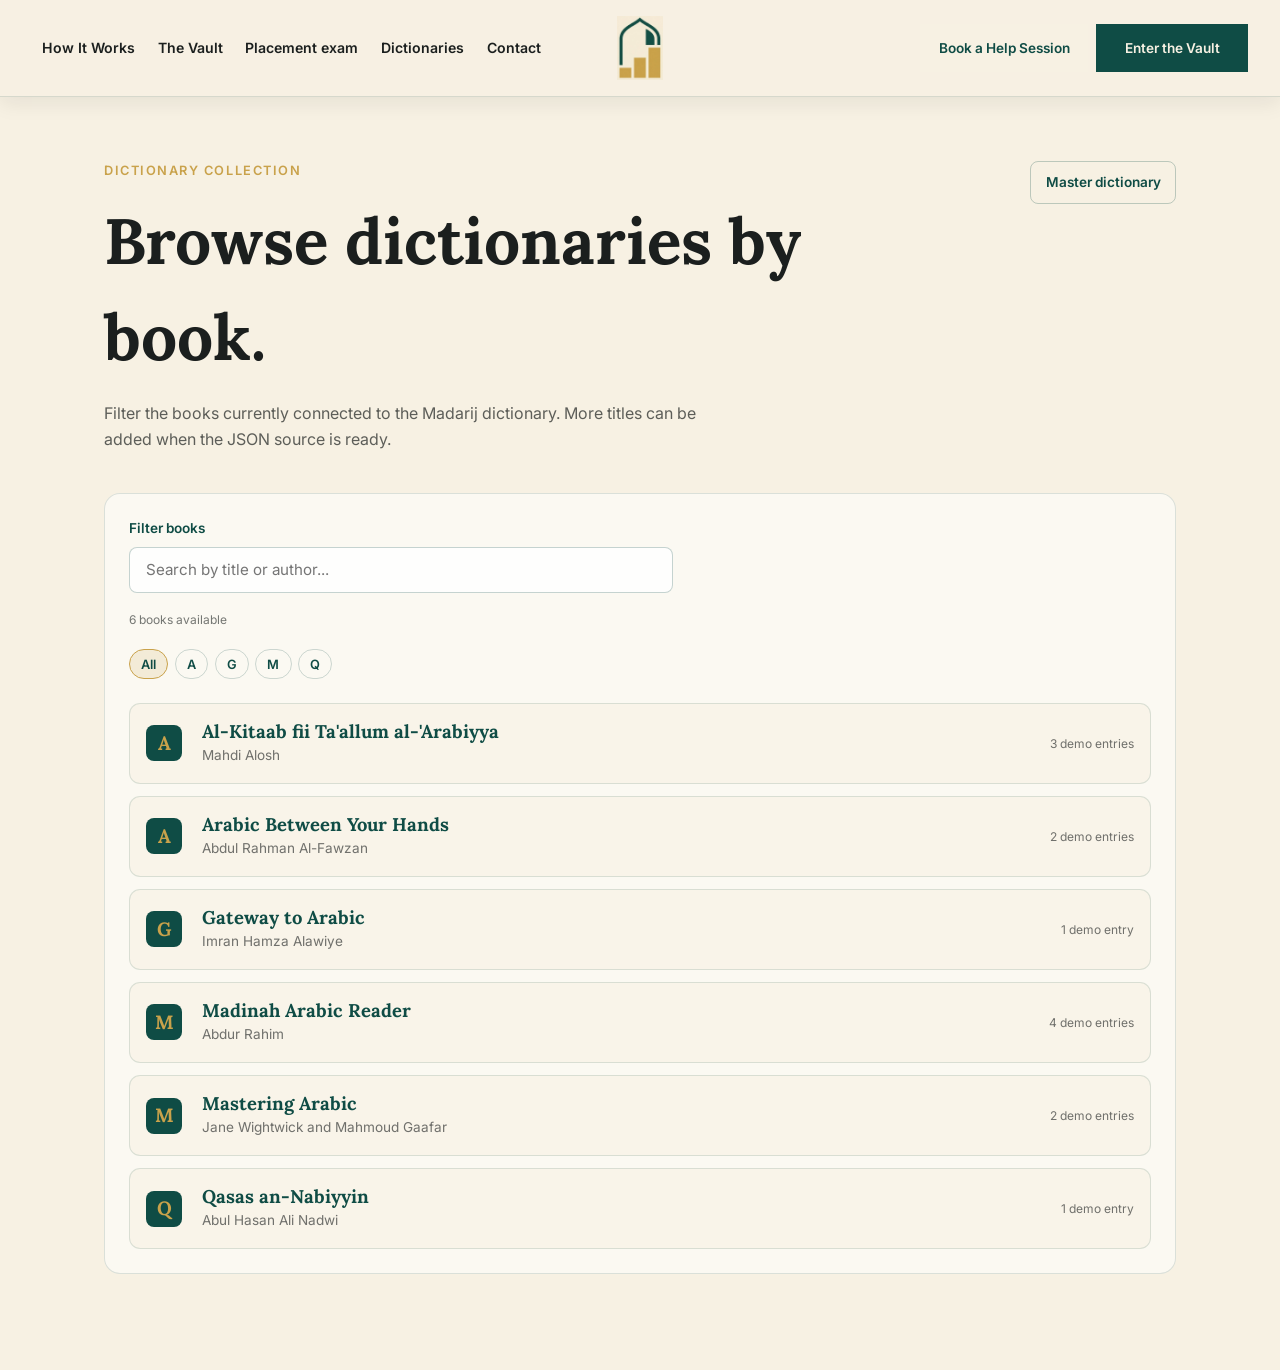
==== commit 1e817c4b: "Enhance navigation by adding links to 'The Vault' and 'Placement exam', and update dictionary refere" ====
--- a/books.html
+++ b/books.html
@@ -20,19 +20,13 @@
         <div class="navDropdown">
             <div class="navLinks">
                 <a href="index.html">How It Works</a>
+                <a href="vault.html">The Vault</a>
+                <a href="placement.html">Placement exam</a>
                 <div class="navMenu">
-                    <a href="dictionary.html" aria-current="page">Dictionary</a>
+                    <a href="dictionary.html" aria-current="page">Dictionaries</a>
                     <div class="navMenuPanel">
                         <a href="dictionary.html">Master dictionary</a>
-                        <div class="navSubmenu">
-                            <a href="books.html">By book <span aria-hidden="true">›</span></a>
-                            <div class="navSubmenuPanel">
-                                <div class="navLetterMenu"><a href="#letter-a">A <span>›</span></a><div class="navLetterPanel"><a href="#letter-a">Al-Kitaab fii Ta'allum al-'Arabiyya</a><a href="#letter-a">Arabic Between Your Hands</a></div></div>
-                                <div class="navLetterMenu"><a href="#letter-g">G <span>›</span></a><div class="navLetterPanel"><a href="#letter-g">Gateway to Arabic</a></div></div>
-                                <div class="navLetterMenu"><a href="#letter-m">M <span>›</span></a><div class="navLetterPanel"><a href="#letter-m">Madinah Arabic Reader</a><a href="#letter-m">Mastering Arabic</a></div></div>
-                                <div class="navLetterMenu"><a href="#letter-q">Q <span>›</span></a><div class="navLetterPanel"><a href="#letter-q">Qasas an-Nabiyyin</a></div></div>
-                            </div>
-                        </div>
+                        <a href="books.html" aria-current="page">Dictionaries by book</a>
                     </div>
                 </div>
                 <a href="#">Contact</a>
--- a/style.css
+++ b/style.css
@@ -64,14 +64,16 @@
     grid-row: 1;
     align-items: center;
     justify-self: start;
-    gap: 0.5rem;
+    gap: 0.2rem;
 }
 
 .navLinks a {
     text-decoration: none;
     color: var(--ink);
-    padding: 0.5rem 0.75rem;
+    padding: 0.45rem 0.55rem;
     font-weight: 600;
+    font-size: 0.88rem;
+    white-space: nowrap;
     border: 1px solid transparent;
     border-color: transparent;
     transition: background-color 200ms ease, border-color 200ms ease,
@@ -115,17 +117,21 @@
 
 .navSubmenuPanel {
     top: -0.45rem;
-    left: calc(100% + 0.35rem);
+    left: 100%;
 }
 
 .navLetterMenu {
+    position: relative;
+}
+
+.navSubmenu {
     position: relative;
 }
 
 .navLetterPanel {
     position: absolute;
     top: -0.45rem;
-    left: calc(100% + 0.35rem);
+    left: 100%;
     z-index: 31;
     display: grid;
     min-width: 16rem;
@@ -201,12 +207,12 @@
     display: flex;
     align-items: center;
     justify-content: center;
-    width: 150px;
+    width: 9.5rem;
     height: 3rem;
     border-color: var(--emerald);
     background-color: var(--emerald);
     color: var(--cream);
-    font: 600 0.95rem var(--Inter);
+    font: 600 0.85rem var(--Inter);
     text-decoration: none;
 }
 
@@ -214,12 +220,12 @@
     display: flex;
     align-items: center;
     justify-content: center;
-    width: 12rem;
+    width: 10.5rem;
     height: 3rem;
     border-color: var(--emerald);
     background-color: var(--cream);
     color: var(--emerald);
-    font: 600 0.95rem var(--Inter);
+    font: 600 0.85rem var(--Inter);
     text-decoration: none;
 }
 
@@ -2182,7 +2188,518 @@
         padding-right: 1rem;
         padding-left: 1rem;
     }
-
+}
+
+/* ==================== Placement Exam ==================== */
+
+.vaultHeaderActions {
+    display: flex;
+    flex-wrap: wrap;
+    justify-content: flex-end;
+    gap: 0.5rem;
+}
+
+.vaultPlacementCard {
+    position: relative;
+    display: flex;
+    align-items: center;
+    justify-content: space-between;
+    gap: 2rem;
+    margin-bottom: 3rem;
+    padding: 1.5rem;
+    border: 1px solid rgba(201, 162, 75, 0.65);
+    border-radius: 1rem;
+    background: linear-gradient(110deg, rgba(15, 76, 69, 0.08), rgba(201, 162, 75, 0.16));
+    background-size: 180% 180%;
+    animation: placementGlow 8s ease-in-out infinite;
+}
+
+.vaultPlacementCard[hidden] {
+    display: none;
+}
+
+@keyframes placementGlow {
+    0%,
+    100% {
+        background-position: 0% 50%;
+        box-shadow: 0 0 0 rgba(201, 162, 75, 0);
+    }
+
+    50% {
+        background-position: 100% 50%;
+        box-shadow: 0 0 2rem rgba(201, 162, 75, 0.2);
+    }
+}
+
+.vaultPlacementCard h2 {
+    margin: 0 0 0.5rem;
+    color: var(--emerald);
+    font-size: clamp(1.25rem, 3vw, 1.8rem);
+}
+
+.vaultPlacementCard p:last-child {
+    max-width: 42rem;
+    margin: 0;
+    color: rgba(27, 31, 30, 0.7);
+}
+
+.vaultPlacementCard .ctaButton,
+.vaultPlacementDismiss {
+    flex: 0 0 auto;
+}
+
+.vaultPlacementCard .ctaButton {
+    width: auto;
+    min-width: 12rem;
+}
+
+.vaultPlacementDismiss {
+    width: auto;
+    min-width: 5rem;
+    height: auto;
+    min-height: 2.75rem;
+    padding: 0.65rem 0.9rem;
+    border-color: rgba(15, 76, 69, 0.35);
+    background: transparent;
+    color: var(--emerald);
+    font-size: 0.8rem;
+}
+
+.vaultPlacementDismiss:hover {
+    border-color: var(--gold);
+    background: rgba(201, 162, 75, 0.14);
+}
+
+.placementPage {
+    width: min(100%, 54rem);
+    min-height: calc(100vh - 6rem);
+    margin: 0 auto;
+    padding: 4rem 1.5rem 6rem;
+}
+
+.placementHeader {
+    max-width: 44rem;
+    margin-bottom: 2rem;
+}
+
+.placementHeader h1 {
+    margin-bottom: 1rem;
+}
+
+.placementHeader > p:not(.sectionLabel) {
+    margin: 0;
+    color: rgba(27, 31, 30, 0.72);
+}
+
+.placementMeta {
+    display: flex;
+    flex-wrap: wrap;
+    gap: 0.5rem;
+    margin-top: 1.25rem;
+}
+
+.placementMeta span {
+    padding: 0.4rem 0.7rem;
+    border: 1px solid rgba(15, 76, 69, 0.2);
+    border-radius: 999px;
+    color: var(--emerald);
+    font-size: 0.78rem;
+}
+
+.placementProgress {
+    position: sticky;
+    top: 0;
+    z-index: 4;
+    display: grid;
+    gap: 0.45rem;
+    margin-bottom: 1.25rem;
+    padding: 0.8rem 0;
+    background: var(--cream);
+    color: var(--emerald);
+    font-size: 0.8rem;
+    font-weight: 600;
+}
+
+.placementProgressTrack {
+    height: 0.45rem;
+    overflow: hidden;
+    border-radius: 999px;
+    background: rgba(15, 76, 69, 0.12);
+}
+
+.placementProgressTrack div {
+    width: 0;
+    height: 100%;
+    border-radius: inherit;
+    background: var(--gold);
+    transition: width 180ms ease;
+}
+
+.placementQuestionNavigator {
+    display: grid;
+    grid-template-columns: repeat(8, minmax(0, 1fr));
+    gap: 0.45rem;
+    margin-bottom: 1.5rem;
+}
+
+.placementQuestionJump {
+    display: grid;
+    justify-items: center;
+    gap: 0.1rem;
+    width: auto;
+    min-width: 0;
+    height: auto;
+    min-height: 3.25rem;
+    padding: 0.45rem 0.25rem;
+    border: 1px solid rgba(15, 76, 69, 0.18);
+    border-radius: 0.5rem;
+    background: rgba(255, 255, 255, 0.62);
+    color: var(--emerald);
+}
+
+.placementQuestionJump span {
+    font-weight: 600;
+}
+
+.placementQuestionJump small {
+    color: rgba(27, 31, 30, 0.56);
+    font-size: 0.62rem;
+}
+
+.placementQuestionJump:hover,
+.placementQuestionJumpActive {
+    border-color: var(--gold);
+    background: rgba(201, 162, 75, 0.14);
+}
+
+.placementQuestionJumpAnswered {
+    border-color: rgba(15, 76, 69, 0.48);
+}
+
+.placementQuestionJumpAnswered small {
+    color: var(--emerald);
+}
+
+.placementQuestion {
+    min-width: 0;
+    margin: 0 0 1.35rem;
+    padding: 1.5rem;
+    border: 1px solid rgba(15, 76, 69, 0.16);
+    border-radius: 0.85rem;
+    background: rgba(255, 255, 255, 0.62);
+}
+
+.placementQuestionHeading {
+    display: flex;
+    align-items: flex-start;
+    gap: 0.75rem;
+    width: auto;
+    max-width: 100%;
+    margin: 0 0 0.85rem;
+    padding: 0;
+    color: var(--ink);
+    font-size: 1.05rem;
+    line-height: 1.55;
+}
+
+.placementQuestionHeading span {
+    display: inline-grid;
+    flex: 0 0 auto;
+    place-items: center;
+    width: 1.65rem;
+    height: 1.65rem;
+    border-radius: 50%;
+    background: var(--emerald);
+    color: var(--cream);
+    font-size: 0.75rem;
+}
+
+.placementQuestion > p {
+    margin: 0.85rem 0 1.25rem 2.4rem;
+    color: var(--emerald);
+    font-family: var(--Amiri);
+    font-size: 1.35rem;
+    line-height: 1.4;
+}
+
+.placementOptions {
+    display: grid;
+    gap: 0.7rem;
+    margin-left: 2.4rem;
+}
+
+.placementOptions label {
+    display: flex;
+    align-items: center;
+    gap: 0.6rem;
+    min-height: 3rem;
+    padding: 0.8rem 0.9rem;
+    border: 1px solid rgba(15, 76, 69, 0.14);
+    border-radius: 0.5rem;
+    background: rgba(247, 241, 227, 0.52);
+    cursor: pointer;
+}
+
+.placementOptions label:has(input:checked) {
+    border-color: var(--gold);
+    background: rgba(201, 162, 75, 0.15);
+}
+
+.placementOptions .placementSkipOption {
+    border-style: dashed;
+    color: rgba(27, 31, 30, 0.68);
+}
+
+.placementOptions input {
+    accent-color: var(--emerald);
+}
+
+.placementSubmit,
+.placementRetake,
+.placementPrevious,
+.placementNext {
+    width: auto;
+    min-width: 12rem;
+    height: auto;
+    min-height: 3rem;
+    padding: 0.8rem 1.35rem;
+    border-color: var(--emerald);
+    background: var(--emerald);
+    color: var(--cream);
+}
+
+.placementSubmit:hover,
+.placementRetake:hover,
+.placementPrevious:hover,
+.placementNext:hover {
+    background: #0a3934;
+    transform: translateY(-0.1rem);
+}
+
+.placementNavigation {
+    display: flex;
+    align-items: center;
+    justify-content: center;
+    gap: 0.75rem;
+    margin-top: 1.5rem;
+}
+
+.placementNavigationGroup {
+    display: flex;
+    gap: 0.5rem;
+}
+
+.placementNavigationGroup button {
+    min-width: 9rem;
+}
+
+.placementNavigation .placementSubmit {
+    margin-left: 0.5rem;
+}
+
+.placementPrevious:disabled {
+    cursor: not-allowed;
+    opacity: 0.45;
+}
+
+.placementPrevious[hidden],
+.placementNext[hidden],
+.placementSubmit[hidden] {
+    display: none;
+}
+
+.placementError {
+    margin: 0 0 1rem;
+    color: #8b2020;
+    font-weight: 600;
+}
+
+.placementResult {
+    padding: clamp(1.25rem, 4vw, 2.5rem);
+    border: 1px solid rgba(201, 162, 75, 0.7);
+    border-radius: 1rem;
+    background: rgba(255, 255, 255, 0.7);
+}
+
+.placementResult h2 {
+    margin: 0 0 0.5rem;
+    color: var(--emerald);
+}
+
+.placementResult > p:not(.sectionLabel) {
+    color: rgba(27, 31, 30, 0.72);
+}
+
+.placementResultStart {
+    padding: 1rem 1.1rem;
+    border-left: 4px solid var(--gold);
+    background: rgba(201, 162, 75, 0.12);
+    color: var(--emerald) !important;
+}
+
+.placementResultGrid {
+    display: grid;
+    grid-template-columns: repeat(4, minmax(0, 1fr));
+    gap: 0.6rem;
+    margin: 1.5rem 0;
+}
+
+.placementResultGrid div {
+    display: grid;
+    gap: 0.2rem;
+    padding: 0.8rem;
+    border-radius: 0.6rem;
+    background: rgba(15, 76, 69, 0.07);
+}
+
+.placementResultGrid strong {
+    color: var(--emerald);
+    font-family: var(--Lora);
+    font-size: 1.35rem;
+}
+
+.placementResultGrid span {
+    display: block;
+    color: rgba(27, 31, 30, 0.62);
+    font-size: 0.72rem;
+}
+
+.placementResultGrid small {
+    color: rgba(27, 31, 30, 0.62);
+    font-size: 0.68rem;
+}
+
+.placementDetailedReport {
+    display: grid;
+    gap: 0.75rem;
+    margin-top: 1.5rem;
+}
+
+.placementStageReport {
+    padding: 1rem;
+    border: 1px solid rgba(15, 76, 69, 0.14);
+    border-radius: 0.65rem;
+    background: rgba(15, 76, 69, 0.04);
+}
+
+.placementStageReport > div {
+    display: flex;
+    align-items: baseline;
+    justify-content: space-between;
+    gap: 1rem;
+}
+
+.placementStageReport h3 {
+    margin: 0;
+    color: var(--emerald);
+    font-size: 1rem;
+}
+
+.placementStageReport > div strong {
+    color: var(--gold);
+    font-family: var(--Lora);
+    font-size: 1.25rem;
+}
+
+.placementStageReport p {
+    margin: 0.45rem 0 0;
+    color: rgba(27, 31, 30, 0.7);
+    font-size: 0.85rem;
+}
+
+.placementResultActions {
+    display: flex;
+    flex-wrap: wrap;
+    align-items: center;
+    gap: 0.65rem;
+    margin-top: 1.5rem;
+}
+
+.placementResultActions > .ctaButton,
+.placementResultActions > button {
+    flex: 1 1 0;
+    width: 0;
+    min-width: 0;
+    height: 3rem;
+    min-height: 3rem;
+    justify-content: center;
+    padding: 0.8rem 1.35rem;
+    text-align: center;
+    white-space: nowrap;
+}
+
+.placementExport {
+    border-color: var(--gold);
+    background: var(--gold);
+    color: var(--emerald);
+}
+
+.placementExport:hover {
+    background: #d7b763;
+    transform: translateY(-0.1rem);
+}
+
+@media (max-width: 48rem) {
+    .vaultHeader,
+    .vaultPlacementCard {
+        align-items: stretch;
+        flex-direction: column;
+    }
+
+    .vaultHeaderActions {
+        justify-content: flex-start;
+    }
+
+    .vaultPlacementCard .ctaButton,
+    .vaultPlacementDismiss {
+        width: 100%;
+    }
+
+    .placementPage {
+        padding: 3rem 1rem 4rem;
+    }
+
+    .placementQuestionNavigator {
+        grid-template-columns: repeat(4, minmax(0, 1fr));
+    }
+
+    .placementNavigation {
+        flex-wrap: wrap;
+    }
+
+    .placementNavigationGroup {
+        width: 100%;
+        justify-content: center;
+    }
+
+    .placementNavigation .placementSubmit {
+        margin-left: 0;
+    }
+
+    .placementResultActions {
+        align-items: stretch;
+        flex-direction: column;
+    }
+
+    .placementResultActions > .ctaButton,
+    .placementResultActions > button {
+        width: 100%;
+        flex: 0 0 auto;
+        height: auto;
+        white-space: normal;
+    }
+
+    .placementResultGrid {
+        grid-template-columns: repeat(2, minmax(0, 1fr));
+    }
+
+    .placementQuestion > p,
+    .placementOptions {
+        margin-left: 0;
+    }
+}
+
+@media (max-width: 48rem) {
     .vaultDashboard {
         width: 100%;
     }
@@ -2272,8 +2789,10 @@
     .vaultDoor,
     .vaultLessons,
     .vaultMaterials,
-    .supportMenu {
+    .supportMenu,
+    .vaultPlacementCard {
         transition: none;
+        animation: none;
     }
 
     .vaultScene.vaultIsOpen .vaultContent,
